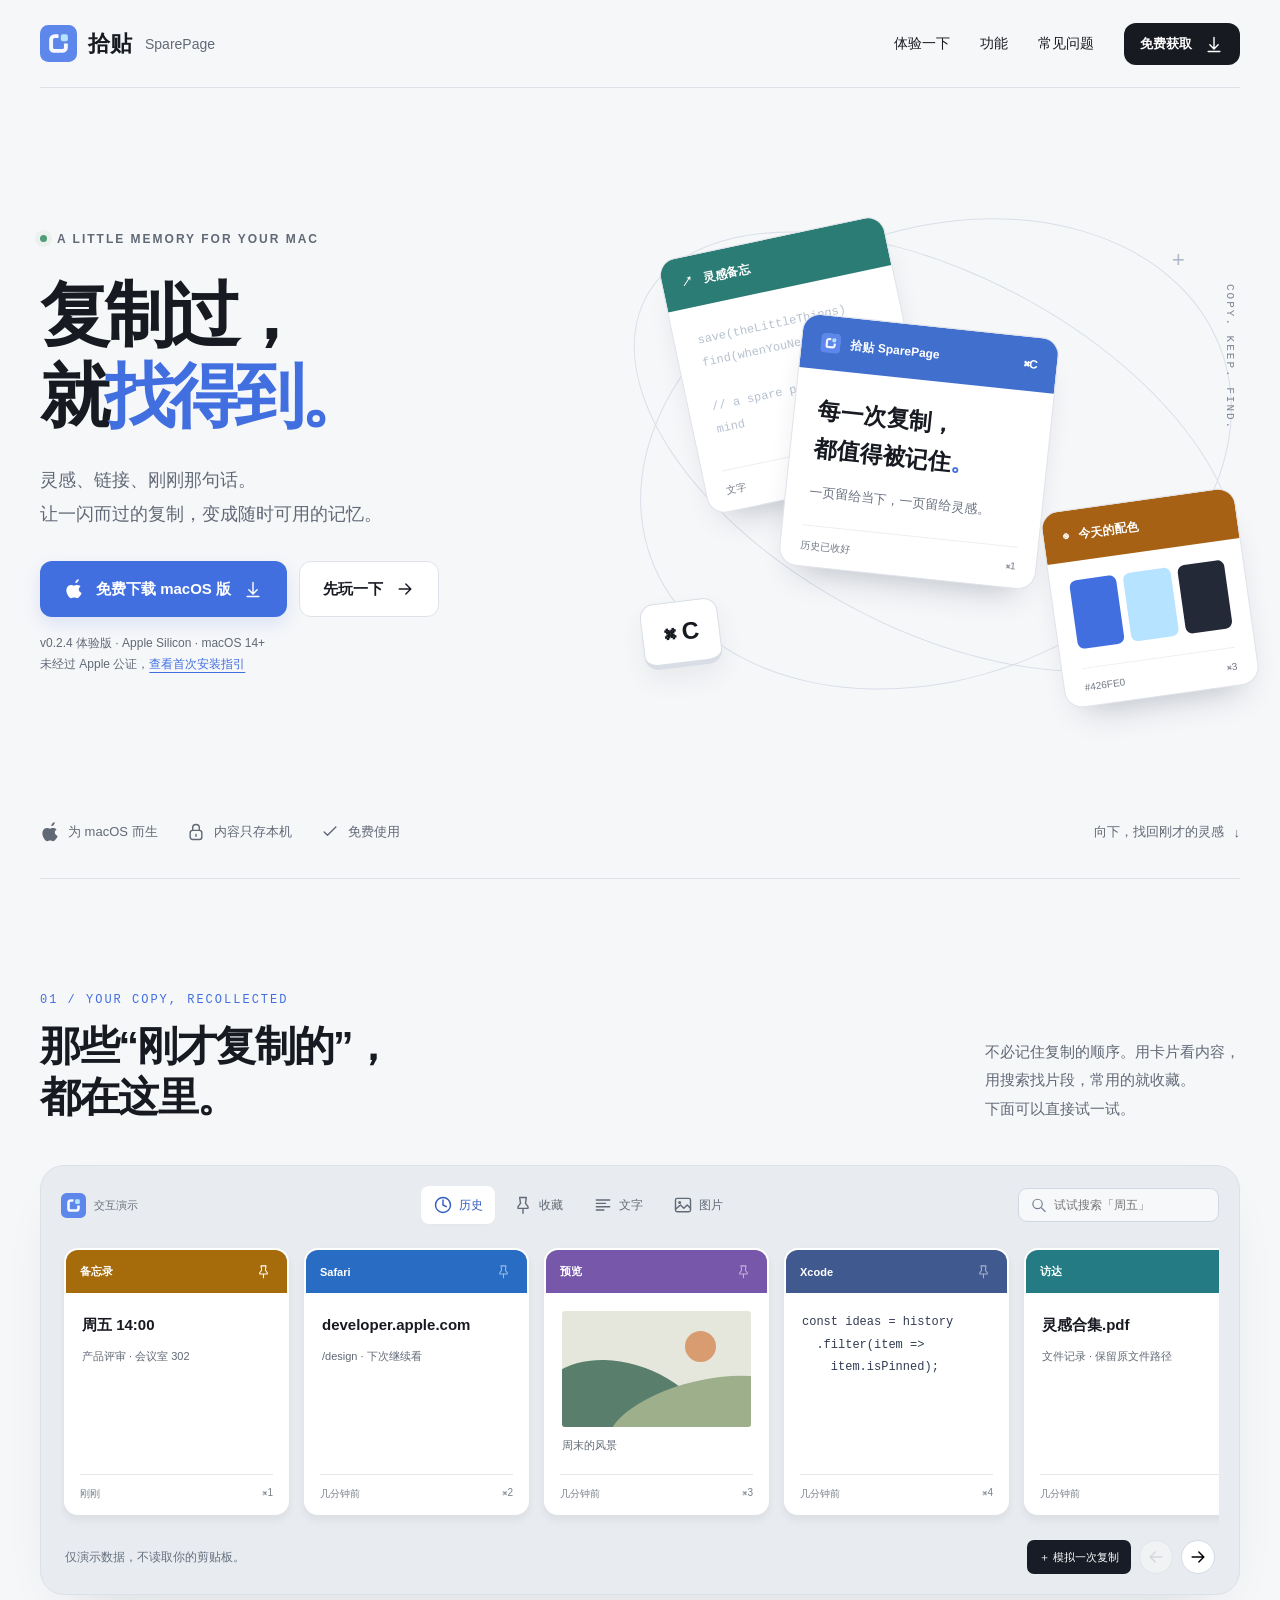
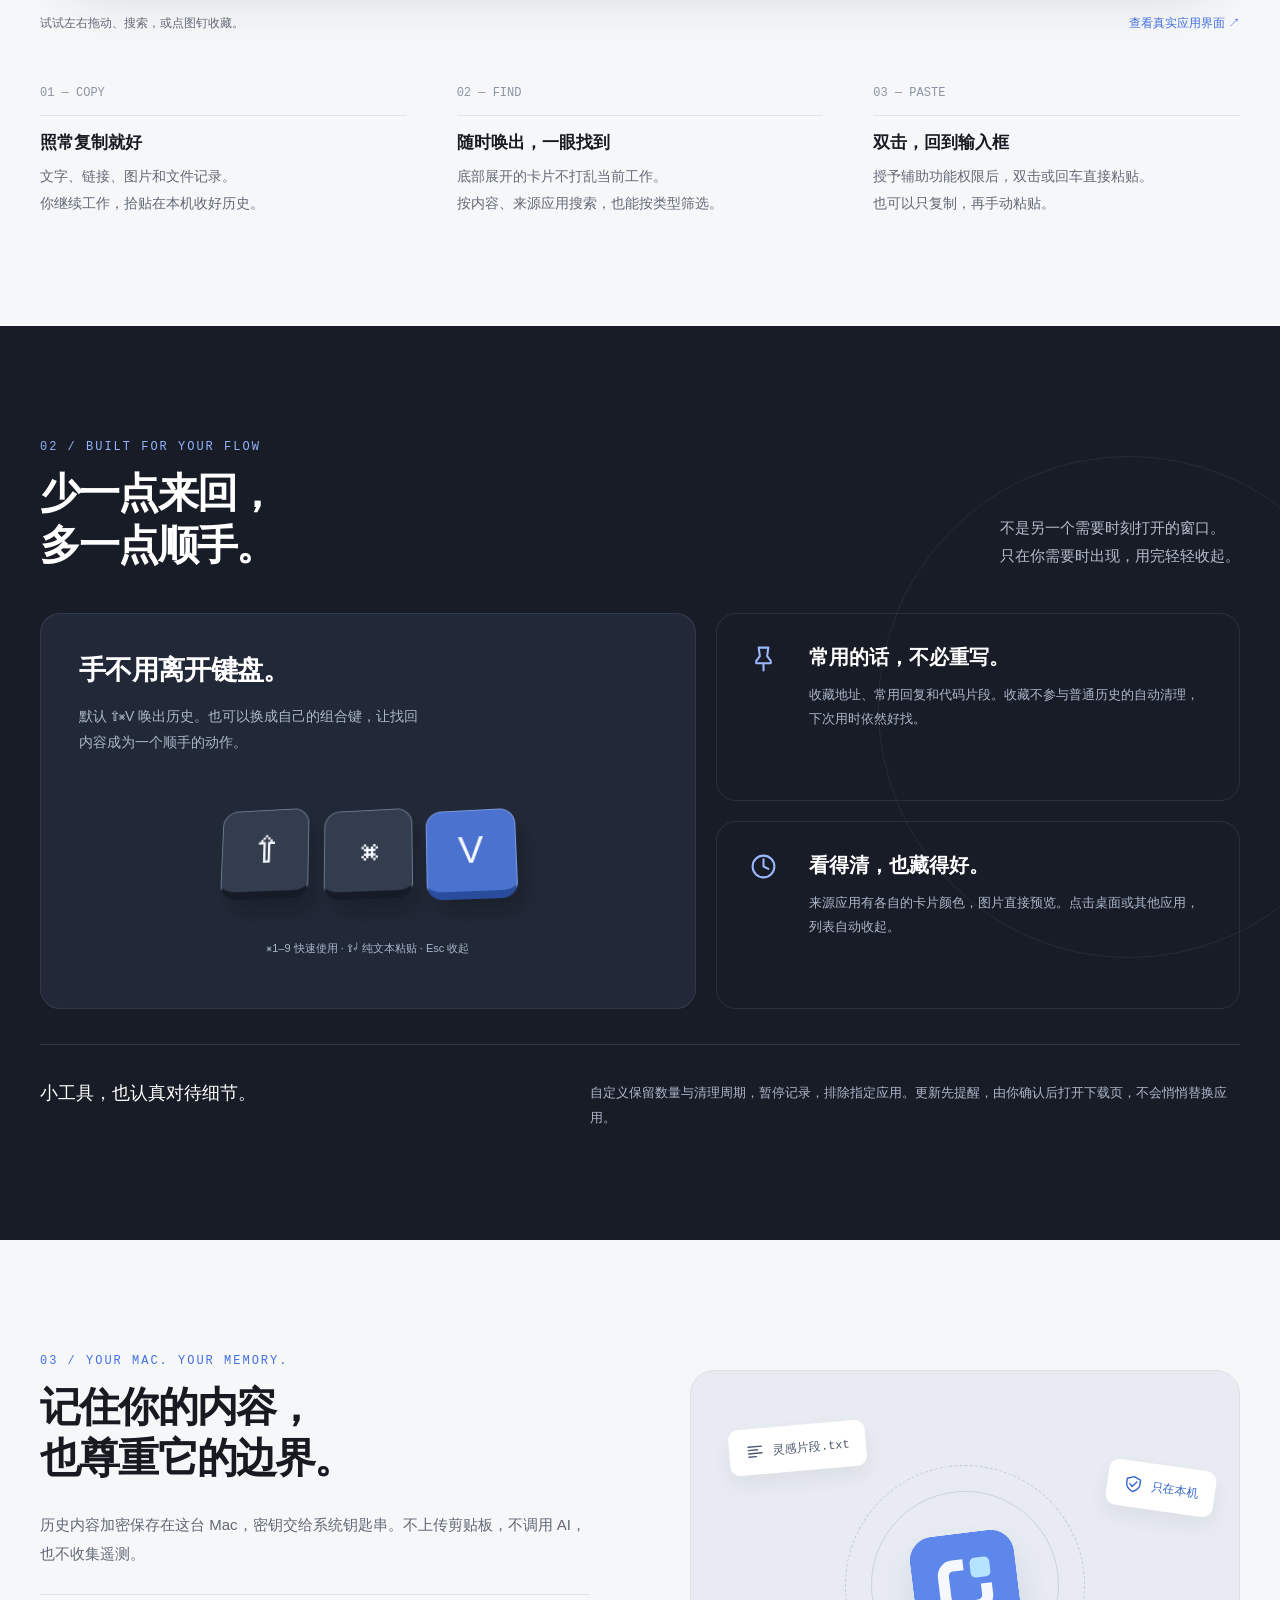
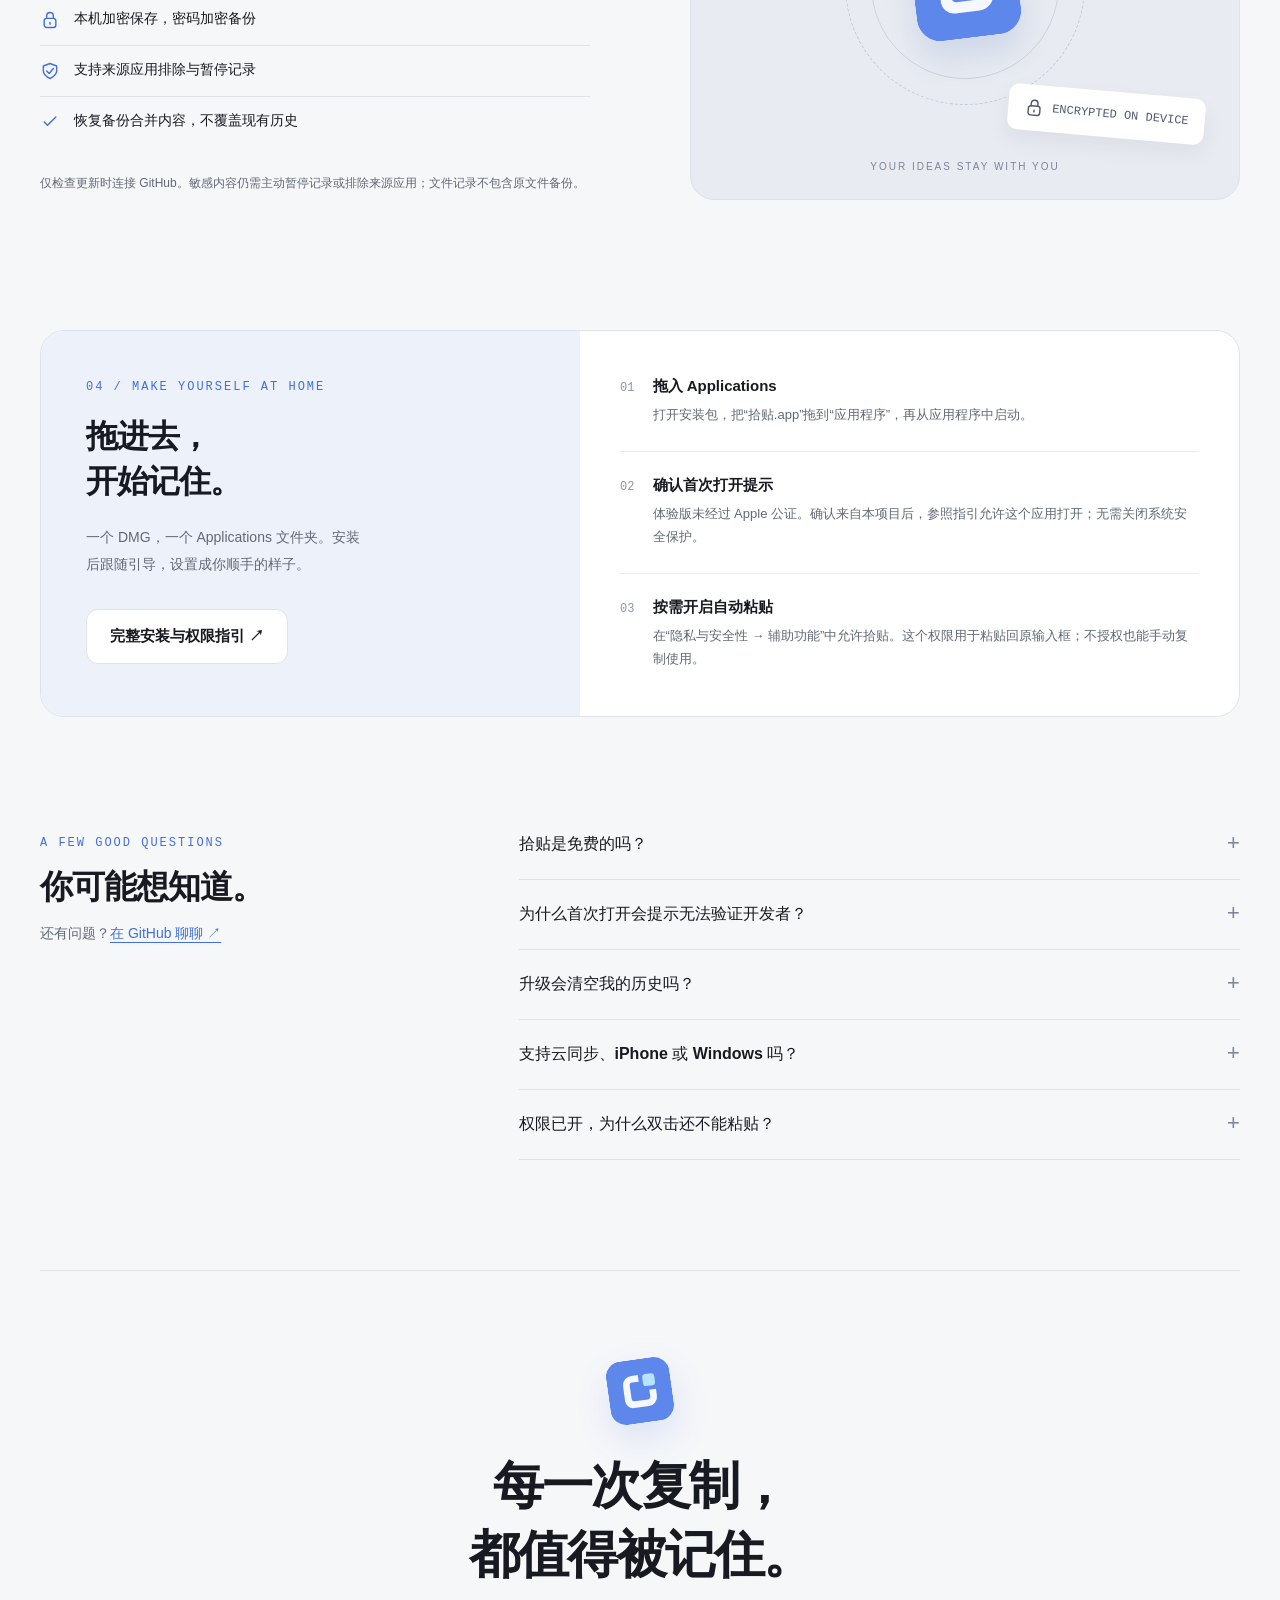
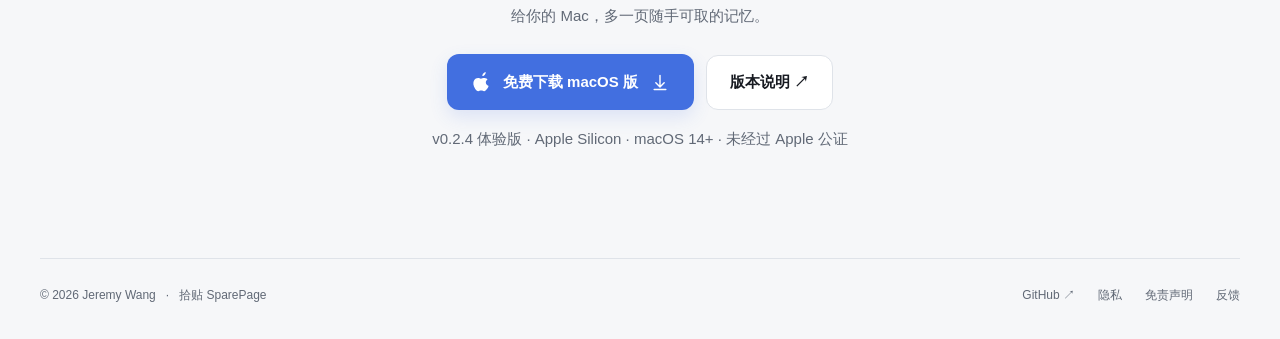
==== index.html @ 488f291c "Add interactive SparePage product website" ====
<!doctype html>
<html lang="zh-CN">
<head>
<meta charset="utf-8"><meta name="viewport" content="width=device-width,initial-scale=1">
<title>拾贴 SparePage — 每一次复制，都值得被记住。</title>
<meta name="description" content="拾贴 SparePage，一款免费的 macOS 剪贴板管理器。用底部卡片找回复制过的文字、链接、图片和文件，支持搜索、收藏、本机加密和快捷粘贴。">
<meta name="theme-color" content="#f6f7f9"><meta property="og:title" content="拾贴 SparePage — 复制过，就找得到。"><meta property="og:description" content="每一次复制，都值得被记住。免费的原生 macOS 剪贴板管理器。"><meta property="og:type" content="website">
<link rel="icon" type="image/svg+xml" href="./logo.svg">
<style>
:root{--paper:#f6f7f9;--ink:#171a21;--muted:#616976;--blue:#426fe0;--line:#dfe3e9;--dark:#171c26;--ease:cubic-bezier(.2,.7,.2,1)}*{box-sizing:border-box}html{scroll-behavior:smooth;scroll-padding-top:100px}html{overflow-x:hidden}body{margin:0;overflow-x:hidden;background:var(--paper);color:var(--ink);font-family:Inter,-apple-system,BlinkMacSystemFont,"SF Pro Display","PingFang SC","Microsoft YaHei",sans-serif;-webkit-font-smoothing:antialiased}a{color:inherit;text-decoration:none}button,input{font:inherit}button,a,input,summary{-webkit-tap-highlight-color:transparent}button{cursor:pointer}button:focus-visible,a:focus-visible,input:focus-visible,summary:focus-visible{outline:3px solid #8dafff;outline-offset:5px}::selection{background:#b6d3ff;color:#111}svg.icon{width:20px;height:20px;fill:none;stroke:currentColor;stroke-width:1.7;stroke-linecap:round;stroke-linejoin:round;vertical-align:middle}.wrap{width:min(1240px,calc(100% - 80px));margin:auto}.skip{position:fixed;top:-80px;left:20px;z-index:30;background:white;padding:12px}.skip:focus{top:15px}nav{height:88px;display:flex;align-items:center;justify-content:space-between;border-bottom:1px solid var(--line);gap:24px}.brand{display:flex;align-items:center;gap:11px;font-size:22px;font-weight:750;letter-spacing:-.5px}.brand img{width:37px;height:37px}.brand span{font-size:14px;letter-spacing:0;font-weight:500;color:var(--muted);margin-left:3px}.nav-links{display:flex;align-items:center;gap:30px;font-size:14px}.nav-links>a:not(.button):hover{color:var(--blue)}.button{display:inline-flex;align-items:center;justify-content:center;gap:12px;padding:17px 23px;border:1px solid transparent;border-radius:12px;font-size:15px;font-weight:650;transition:transform .2s,background .2s;white-space:nowrap}.button:hover{transform:translateY(-3px)}.button.blue{background:var(--blue);color:white;box-shadow:0 7px 18px #426fe025}.button.ghost{background:white;border-color:var(--line)}.button.small{padding:10px 15px;font-size:13px}.button.dark{background:var(--ink);color:white}.eyebrow{display:flex;align-items:center;gap:10px;font-size:12px;letter-spacing:2px;text-transform:uppercase;font-weight:650;color:var(--muted)}.dot{width:7px;height:7px;display:inline-block;border-radius:50%;background:#4d9b77;box-shadow:0 0 0 5px #4d9b7712}.hero{min-height:710px;padding:82px 0 50px;display:grid;grid-template-columns:.97fr 1.03fr;align-items:center;gap:20px}.hero h1{font-size:clamp(54px,5.5vw,82px);line-height:1.16;letter-spacing:-5px;margin:28px 0 26px;font-weight:760}.hero h1 em{font-style:normal;color:var(--blue)}.hero .intro{font-size:18px;line-height:1.9;color:var(--muted);max-width:420px;margin-bottom:30px}.actions{display:flex;align-items:center;gap:12px;flex-wrap:wrap}.micro{font-size:12px;color:var(--muted);line-height:1.7;margin-top:16px}.hero-art{position:relative;min-height:500px;isolation:isolate}.orbit{position:absolute;inset:20px 0 30px;border:1px solid #d9dfe9;border-radius:50%;transform:rotate(-20deg);z-index:-2}.orbit.two{inset:65px -25px 80px;transform:rotate(28deg)}.cross{position:absolute;color:#aeb7c7;font:22px monospace}.cross.a{top:40px;right:55px}.cross.b{bottom:45px;left:20px}.floating-card{position:absolute;background:white;border:1px solid #e0e3e9;border-radius:18px;box-shadow:0 20px 35px -20px #17243d50;overflow:hidden;width:258px;transition:transform .5s var(--ease)}.floating-card .cap{padding:17px 19px;color:white;font-size:12px;display:flex;align-items:center;gap:10px;font-weight:650}.floating-card .body{padding:23px;min-height:150px;font-size:17px;line-height:1.65}.floating-card .foot{font-size:10px;color:#727985;border-top:1px solid #eceef2;margin:0 20px;padding:13px 0;display:flex;justify-content:space-between}.card-back{top:26px;left:8%;transform:rotate(-12deg);width:230px}.card-back .cap{background:#2b7c74}.card-back .body{height:166px;color:#b6c0ce;font:12px/1.9 monospace}.card-front{top:116px;left:26%;transform:rotate(6deg);z-index:3;animation:float 7s ease-in-out infinite}.card-front .cap{background:#416fce}.card-front .body strong{font-size:23px;display:block;margin-bottom:13px}.card-front .body p{font-size:13px;margin:0;color:#687080}.card-front .body .blue-dot{color:var(--blue)}.card-color{right:-8px;bottom:12px;width:196px;transform:rotate(-8deg);z-index:4}.card-color .cap{background:#a76114}.swatches{display:flex;gap:7px;padding:19px}.swatches i{height:69px;flex:1;border-radius:7px;background:#426fe0}.swatches i:nth-child(2){background:#b6e3ff}.swatches i:nth-child(3){background:#232936}.keycap{position:absolute;bottom:42px;left:10px;z-index:5;display:flex;align-items:center;gap:7px;transform:rotate(-7deg);background:#fff;border:1px solid #d9dee6;border-bottom:5px solid #d9dee6;padding:16px 20px;border-radius:14px;box-shadow:0 12px 25px #26324712;font-size:24px;font-weight:650}.orbit-note{position:absolute;right:4px;top:75px;font:11px monospace;letter-spacing:2px;color:#7b8595;writing-mode:vertical-rl}.hero-bottom{display:flex;gap:40px;align-items:center;justify-content:space-between;padding:24px 0 36px;border-bottom:1px solid var(--line);color:var(--muted);font-size:13px}.hero-bottom .mini-row{display:flex;gap:28px}.mini-row span{display:flex;align-items:center;gap:8px}.scroll-link{display:flex;align-items:center;gap:10px}.scroll-link:hover{color:var(--blue)}.section{padding:110px 0}.section-head{display:flex;align-items:end;justify-content:space-between;gap:30px;margin-bottom:42px}.section-head h2,.story h2{font-size:clamp(32px,3.2vw,48px);letter-spacing:-1.8px;line-height:1.25;margin:14px 0 0}.section-head p{color:var(--muted);line-height:1.9;font-size:15px;max-width:360px;margin:0}.num{font:12px monospace;color:var(--blue);letter-spacing:2px}.playground{background:#e8ebef;border:1px solid #dce1e8;border-radius:24px;padding:20px;box-shadow:0 22px 55px -35px #1c2a4540}.demo-toolbar{display:flex;align-items:center;justify-content:space-between;gap:15px;margin-bottom:20px}.demo-label{display:flex;align-items:center;gap:8px;color:#68717f;font-size:11px;white-space:nowrap}.demo-label img{width:25px;height:25px}.filter-group{display:flex;align-items:center;gap:6px}.filter{border:0;background:transparent;color:#616a77;padding:9px 12px;border-radius:8px;font-size:12px;display:inline-flex;align-items:center;gap:6px}.filter.active{background:white;color:#315bc0;box-shadow:0 2px 4px #00000004}.search{background:#f7f8fa;border:1px solid #d1d8e3;border-radius:9px;display:flex;align-items:center;padding:0 11px;gap:7px;color:#758092;max-width:210px}.search input{background:none;border:0;outline:none;min-width:0;width:100%;padding:9px 0;font-size:12px;color:var(--ink)}.demo-track{display:flex;gap:15px;overflow-x:auto;scrollbar-width:none;cursor:grab;padding:4px 3px 17px;min-height:270px;user-select:none;touch-action:pan-x}.demo-track::-webkit-scrollbar{display:none}.demo-track.dragging{cursor:grabbing}.demo-card{flex:0 0 225px;background:white;border-radius:14px;overflow:hidden;box-shadow:0 5px 9px #151a2510;display:flex;flex-direction:column;border:2px solid transparent;transition:transform .2s,border-color .2s;position:relative}.demo-card:hover{transform:translateY(-3px);border-color:var(--card)}.demo-card.hidden{display:none}.demo-cap{padding:12px 14px;background:var(--card);color:white;font-size:11px;display:flex;justify-content:space-between;align-items:center;font-weight:650}.pin{background:none;border:0;padding:2px;color:inherit;opacity:.55;display:flex;align-items:center}.pin[aria-pressed=true]{opacity:1}.pin .icon{width:15px;height:15px}.demo-body{padding:18px 16px;flex:1;min-height:155px;font-size:15px;line-height:1.8;overflow-wrap:anywhere}.demo-body small{font-size:11px;color:var(--muted);display:block;margin-top:9px}.demo-body pre{font:12px/1.85 ui-monospace,SFMono-Regular,monospace;margin:0;white-space:pre-wrap;color:#323b53}.demo-foot{margin:0 14px;padding:12px 0;border-top:1px solid #e4e7ec;font-size:10px;color:#77808a;display:flex;justify-content:space-between}.demo-footer{display:flex;justify-content:space-between;align-items:center;gap:20px;font-size:12px;color:#647080;padding:8px 4px 0}.demo-next{display:flex;gap:8px}.round{width:34px;height:34px;background:white;border:1px solid #d4dbe5;border-radius:50%;display:grid;place-items:center}.round:disabled{opacity:.35;cursor:default}.demo-empty{margin:auto;text-align:center;font-size:14px;color:var(--muted);padding:50px 0}.try-copy{border:0;background:var(--dark);color:white;font-size:11px;border-radius:7px;padding:8px 12px}.preview-links{display:flex;justify-content:space-between;align-items:center;margin-top:20px;font-size:12px;color:var(--muted)}.preview-links a{display:flex;gap:7px;align-items:center;color:var(--blue)}.workflow{display:grid;grid-template-columns:repeat(3,1fr);gap:50px;margin-top:54px}.workflow h3{font-size:17px;margin:15px 0 9px}.workflow p{font-size:14px;color:var(--muted);line-height:1.9;margin:0}.step-no{font:12px monospace;color:#8a94a3;border-bottom:1px solid var(--line);padding-bottom:15px}.night{background:var(--dark);color:white;position:relative;overflow:hidden}.night:before{content:"";position:absolute;right:-100px;top:130px;width:500px;height:500px;border:1px solid #ffffff10;border-radius:50%;pointer-events:none}.night .eyebrow{color:#a9b2c2}.night .section-head p{color:#b6becd}.night .num{color:#94b2ff}.feature-grid{display:grid;grid-template-columns:1.25fr 1fr;gap:20px}.feature-big{border:1px solid #ffffff15;background:#212837;border-radius:20px;padding:38px;grid-row:span 2;overflow:hidden}.feature-big h3{font-size:27px;margin:0 0 15px;letter-spacing:-.7px}.feature-big p{font-size:14px;line-height:1.9;color:#adb8ca;max-width:340px}.shortcut-art{display:flex;gap:13px;justify-content:center;align-items:center;padding:38px 0 24px;perspective:900px}.shortcut-art kbd{display:grid;place-items:center;width:90px;height:92px;background:#343d4e;border:1px solid #69778f;border-bottom:8px solid #151c28;color:#f7f9ff;border-radius:16px;font:38px -apple-system,sans-serif;transform:rotateX(15deg) rotateY(-10deg);box-shadow:8px 15px 20px #0003;transition:transform .25s}.shortcut-art:hover kbd{transform:translateY(-8px) rotateX(0deg)}.shortcut-art kbd:last-child{background:#4a72ce;border-color:#7c9ae0;border-bottom-color:#294c9c}.feature-caption{font-size:11px!important;text-align:center;max-width:none!important;margin-top:14px!important;color:#aab7cb!important}.feature-small{padding:30px 32px;border:1px solid #ffffff15;border-radius:20px;display:grid;grid-template-columns:40px 1fr;gap:20px}.feature-small>svg{color:#9bb8ff;width:29px!important;height:29px!important}.feature-small h3{font-size:20px;margin:0 0 12px}.feature-small p{font-size:13px;color:#adb8ca;line-height:1.9;margin:0}.privacy-row{display:flex;align-items:start;justify-content:space-between;gap:40px;border-top:1px solid #ffffff20;padding-top:36px;margin-top:35px}.privacy-row strong{font-size:18px;font-weight:550;white-space:nowrap}.privacy-row p{font-size:13px;line-height:1.9;color:#adb8ca;max-width:650px;margin:0}.story{display:grid;grid-template-columns:1fr 1fr;gap:100px;align-items:center}.story p{color:var(--muted);font-size:15px;line-height:1.95;margin:25px 0}.story ul{list-style:none;padding:0;margin:26px 0 0}.story li{padding:15px 0;border-top:1px solid var(--line);display:flex;gap:14px;font-size:14px}.story li svg{color:var(--blue);flex-shrink:0}.story-art{background:#e8ebf1;border:1px solid #dde2ea;min-height:430px;border-radius:24px;display:flex;align-items:center;justify-content:center;position:relative;overflow:hidden}.safe-ring{width:240px;height:240px;border:1px dashed #c0cadb;border-radius:50%;display:grid;place-items:center;position:relative}.safe-ring:before{content:"";position:absolute;inset:25px;border:1px solid #cbd3e0;border-radius:50%}.safe-ring img{width:105px;height:105px;box-shadow:0 18px 30px #3e65ba25;border-radius:24px;transform:rotate(-7deg)}.data-chip{position:absolute;display:flex;align-items:center;gap:8px;background:white;padding:13px 16px;border-radius:10px;box-shadow:0 9px 20px #182c5010;font:12px ui-monospace,monospace;color:#4d5970}.data-chip.one{top:54px;left:38px;transform:rotate(-5deg)}.data-chip.two{right:34px;bottom:62px;transform:rotate(5deg)}.data-chip.three{top:94px;right:24px;transform:rotate(8deg);color:#3667cc}.safe-note{position:absolute;bottom:27px;font-size:10px;color:#7b8597;letter-spacing:2px}.installation{padding-top:0}.install-panel{display:grid;grid-template-columns:.9fr 1.1fr;background:white;border:1px solid var(--line);border-radius:24px;overflow:hidden}.install-title{padding:45px;background:#edf1fa}.install-title h2{font-size:32px;letter-spacing:-1px;line-height:1.4;margin:20px 0}.install-title p{font-size:14px;line-height:1.9;color:var(--muted);max-width:280px}.install-title .button{margin-top:18px}.install-steps{padding:22px 40px}.install-step{display:flex;gap:18px;padding:24px 0;border-bottom:1px solid #e8ebf0}.install-step:last-child{border:0}.install-step>span{font:12px monospace;color:#8996ad;padding-top:4px}.install-step h3{font-size:15px;margin:0 0 7px}.install-step p{font-size:13px;line-height:1.8;color:var(--muted);margin:0}.inline-link{color:var(--blue);text-decoration:underline;text-underline-offset:4px}.faq{display:grid;grid-template-columns:.7fr 1.3fr;gap:90px;padding-top:5px}.faq h2{font-size:33px;letter-spacing:-1px;margin:15px 0}.faq-list details{border-bottom:1px solid var(--line);padding:22px 0}.faq-list details:first-child{padding-top:0}.faq-list summary{font-size:16px;font-weight:580;cursor:pointer;list-style:none;display:flex;align-items:center;justify-content:space-between;gap:22px}.faq-list summary::-webkit-details-marker{display:none}.faq-list summary:after{content:"+";font:22px monospace;color:#7b8799}.faq-list details[open] summary:after{content:"−"}.faq-list p{font-size:14px;line-height:1.9;color:var(--muted);max-width:600px;margin:16px 0 0}.download{padding:88px 0 78px;text-align:center;border-top:1px solid var(--line);position:relative;overflow:hidden}.download>img{width:64px;height:64px;transform:rotate(-8deg);box-shadow:0 15px 35px #426fe025;border-radius:16px}.download h2{font-size:clamp(36px,4vw,58px);letter-spacing:-2px;margin:25px 0 17px}.download p{font-size:15px;color:var(--muted);margin-bottom:28px}.download .actions{justify-content:center}.footer{border-top:1px solid var(--line);padding:28px 0 35px;display:flex;align-items:center;justify-content:space-between;gap:20px;font-size:12px;color:var(--muted)}.footer-links{display:flex;gap:23px}.footer a:hover{color:var(--blue)}.reveal{opacity:1}.js-motion .reveal{opacity:0;transform:translateY(22px);transition:opacity .7s var(--ease),transform .7s var(--ease)}.js-motion .reveal.in{opacity:1;transform:none}dialog{max-width:min(94vw,1400px);border:1px solid #d5dce7;border-radius:16px;padding:18px;background:#f7f8fa;box-shadow:0 30px 100px #0005}dialog::backdrop{background:#101827b8;backdrop-filter:blur(8px)}dialog img{display:block;max-width:100%;height:auto;margin:18px 0 5px}dialog header{display:flex;align-items:center;justify-content:space-between;font-size:13px;gap:30px}dialog header button{border:0;border-radius:8px;padding:7px;background:#e4e9f1;color:#303b50}.view-image{border:0;background:transparent;color:var(--blue);font-size:12px;cursor:pointer;padding:0}.landscape{width:100%;height:116px;background:#e6e7dc;position:relative;overflow:hidden;border-radius:3px}.landscape:before{content:"";width:170px;height:105px;background:#597f6c;position:absolute;border-radius:55% 60% 0 0;bottom:-42px;left:-22px;transform:rotate(16deg)}.landscape:after{content:"";width:190px;height:80px;background:#9eaf8b;position:absolute;right:-45px;bottom:-34px;border-radius:70% 80% 0 0;transform:rotate(-16deg)}.sun{position:absolute;right:35px;top:20px;width:31px;height:31px;border-radius:50%;background:#d99c70}@keyframes float{0%,100%{transform:translateY(0) rotate(6deg)}50%{transform:translateY(-12px) rotate(4deg)}}@media(min-width:1500px){.hero h1{font-size:82px}}@media(max-width:1050px){.wrap{width:calc(100% - 48px)}.hero{min-height:640px;padding-top:55px;gap:0}.hero h1{font-size:62px}.hero-art{transform:scale(.85);transform-origin:center right;margin-left:-60px}.hero .intro{font-size:16px}.story{gap:45px}.nav-links{gap:20px}.feature-big{padding:28px}.feature-small{padding:25px}.demo-label span{display:none}}@media(max-width:760px){.wrap{width:calc(100% - 36px)}nav{height:74px}.brand{font-size:20px}.brand span{display:none}.nav-links{gap:14px}.nav-links>a:not(.button){display:none}.hero{display:block;padding-top:50px;min-height:0}.hero h1{font-size:62px;letter-spacing:-3px;margin-top:22px}.hero .intro{max-width:440px;font-size:16px}.hero-art{height:455px;min-height:455px;max-width:500px;margin:20px auto -15px;transform:scale(.92);transform-origin:center}.hero-bottom{font-size:11px;padding:18px 0 24px;gap:20px}.hero-bottom .mini-row{gap:18px;flex-wrap:wrap}.scroll-link{display:none}.section{padding:72px 0}.section-head{display:block;margin-bottom:28px}.section-head p{margin-top:20px}.section-head h2,.story h2{font-size:34px;letter-spacing:-1px}.demo-toolbar{flex-wrap:wrap;gap:12px}.demo-label{display:none}.filter-group{order:2;width:100%;justify-content:center}.filter{padding:8px 9px;white-space:nowrap}.filter .icon{flex-shrink:0;width:17px;height:17px}.search{max-width:none;width:100%;height:40px}.playground{padding:14px;border-radius:18px}.demo-card{flex-basis:218px}.demo-footer{font-size:10px;gap:12px;display:grid;grid-template-columns:1fr auto}.demo-footer>span{grid-column:1/-1}.try-copy{justify-self:start;white-space:nowrap}.demo-footer>span{max-width:190px;line-height:1.6}.preview-links{font-size:11px;gap:12px}.workflow{grid-template-columns:1fr;gap:26px;margin-top:38px}.step-no{padding-bottom:10px}.workflow h3{margin-top:12px}.feature-grid{grid-template-columns:1fr}.feature-big{grid-row:auto;padding:28px}.feature-small{padding:25px}.shortcut-art{padding:25px 0 15px}.shortcut-art kbd{width:76px;height:80px;font-size:32px}.privacy-row{display:block;margin-top:26px;padding-top:26px}.privacy-row p{margin-top:15px}.story{display:flex;flex-direction:column-reverse;gap:35px}.story-art{width:100%;min-height:350px}.story li{font-size:13px}.install-panel{grid-template-columns:1fr}.installation{padding-top:0}.install-title{padding:30px}.install-title h2{font-size:29px}.install-steps{padding:10px 25px}.faq{display:block;padding-top:0}.faq-list{margin-top:30px}.faq-list summary{font-size:15px}.download{padding:60px 0}.download h2{font-size:36px;letter-spacing:-1.5px}.footer{display:block;font-size:11px;line-height:1.8}.footer-links{margin-top:16px;gap:20px;flex-wrap:wrap}.data-chip.one{left:18px}.data-chip.two{right:16px}.data-chip.three{right:12px}.eyebrow{font-size:10px}.button{padding:15px 19px;font-size:14px}}@media(max-width:380px){.hero h1{font-size:53px}.hero-art{transform:scale(.8);margin-left:-20px;margin-right:-20px}.hero-bottom .mini-row{gap:12px}.filter{padding:8px 9px}.shortcut-art{gap:9px}}@media(prefers-reduced-motion:reduce){html{scroll-behavior:auto}*,*:before,*:after{animation:none!important;transition:none!important}.js-motion .reveal{opacity:1;transform:none}}
</style>
</head>
<body>
<svg aria-hidden="true" style="position:absolute;width:0;height:0;overflow:hidden"><defs>
<symbol id="arrow" viewBox="0 0 24 24"><path d="M5 12h14m-6-6 6 6-6 6"/></symbol><symbol id="down" viewBox="0 0 24 24"><path d="M12 4v14m-5-5 5 5 5-5M5 21h14"/></symbol><symbol id="search" viewBox="0 0 24 24"><circle cx="10.5" cy="10.5" r="6.5"/><path d="m16 16 5 5"/></symbol><symbol id="pin" viewBox="0 0 24 24"><path d="m8 3 8 0-1 7 3 4v2H6v-2l3-4-1-7m4 13v6"/></symbol><symbol id="clock" viewBox="0 0 24 24"><circle cx="12" cy="12" r="9"/><path d="M12 6v6l4 2"/></symbol><symbol id="lock" viewBox="0 0 24 24"><rect x="5" y="10" width="14" height="11" rx="3"/><path d="M8 10V7a4 4 0 0 1 8 0v3m-4 5v2"/></symbol><symbol id="check" viewBox="0 0 24 24"><path d="m5 12 4 4L19 6"/></symbol><symbol id="text" viewBox="0 0 24 24"><path d="M4 6h16M4 10h11M4 14h16M4 18h9"/></symbol><symbol id="image" viewBox="0 0 24 24"><rect x="3" y="4" width="18" height="16" rx="2"/><circle cx="8" cy="9" r="1"/><path d="m3 17 6-5 4 4 4-4 4 4"/></symbol><symbol id="shield" viewBox="0 0 24 24"><path d="M12 3 4 6v6c0 5 8 9 8 9s8-4 8-9V6l-8-3Z"/><path d="m8 12 3 3 5-6"/></symbol><symbol id="apple" viewBox="0 0 24 24"><path stroke="none" fill="currentColor" d="M16.6 3.4c-.8 1-1.9 1.6-3 1.5-.1-1.2.4-2.4 1.1-3.2.8-.9 2-1.5 3-1.6.1 1.2-.3 2.4-1.1 3.3ZM20.9 17.7c-.5 1.1-.8 1.6-1.5 2.5-.9 1.3-2.1 2.9-3.7 2.9-1.3 0-1.7-.8-3.5-.8s-2.2.8-3.5.8c-1.5 0-2.7-1.5-3.6-2.8-2.6-3.7-2.9-8-1.3-10.4 1.1-1.7 2.9-2.7 4.6-2.7 1.4 0 2.4.8 3.5.8 1 0 2.7-1 4.5-.8 1.5.1 2.6.7 3.4 1.7-3 1.7-2.6 6.1 1.1 7.5Z"/></symbol></defs></svg>
<a class="skip" href="#main">跳到主要内容</a>
<header class="wrap"><nav aria-label="主导航"><a class="brand" href="#" aria-label="拾贴 SparePage 首页"><img src="./logo.svg" alt="" width="37" height="37">拾贴<span>SparePage</span></a><div class="nav-links"><a href="#experience">体验一下</a><a href="#features">功能</a><a href="#faq">常见问题</a><a class="button small dark" href="#download">免费获取 <svg class="icon"><use href="#down"/></svg></a></div></nav></header>
<main id="main">
<section class="wrap hero"><div><div class="eyebrow"><span class="dot"></span> A LITTLE MEMORY FOR YOUR MAC</div><h1>复制过，<br>就<em>找得到。</em></h1><p class="intro">灵感、链接、刚刚那句话。<br>让一闪而过的复制，变成随时可用的记忆。</p><div class="actions"><a class="button blue download-link" href="https://github.com/wlei24/sparepage-releases/releases/download/v0.2.4/SparePage-0.2.4-macOS-arm64.dmg"><svg class="icon"><use href="#apple"/></svg>免费下载 macOS 版<svg class="icon"><use href="#down"/></svg></a><a class="button ghost" href="#experience">先玩一下<svg class="icon"><use href="#arrow"/></svg></a></div><p class="micro">v0.2.4 体验版 · Apple Silicon · macOS 14+<br>未经过 Apple 公证，<a class="inline-link" href="#install">查看首次安装指引</a></p></div><div class="hero-art" aria-hidden="true"><div class="orbit"></div><div class="orbit two"></div><span class="cross a">+</span><span class="cross b">+</span><div class="floating-card card-back"><div class="cap">↗ &nbsp; 灵感备忘</div><div class="body">save(theLittleThings)<br>find(whenYouNeedThem)<br><br>// a spare page for your mind</div><div class="foot"><span>文字</span><span>刚刚</span></div></div><div class="floating-card card-front"><div class="cap"><img src="./logo.svg" alt="" width="20" height="20">拾贴 SparePage <span style="margin-left:auto">⌘C</span></div><div class="body"><strong>每一次复制，<br>都值得被记住<span class="blue-dot">。</span></strong><p>一页留给当下，一页留给灵感。</p></div><div class="foot"><span>历史已收好</span><span>⌘1</span></div></div><div class="floating-card card-color"><div class="cap">◉ &nbsp; 今天的配色</div><div class="swatches"><i></i><i></i><i></i></div><div class="foot"><span>#426FE0</span><span>⌘3</span></div></div><div class="keycap">⌘ <span>C</span></div><span class="orbit-note">COPY. KEEP. FIND.</span></div></section>
<div class="wrap hero-bottom"><div class="mini-row"><span><svg class="icon"><use href="#apple"/></svg>为 macOS 而生</span><span><svg class="icon"><use href="#lock"/></svg>内容只存本机</span><span><svg class="icon"><use href="#check"/></svg>免费使用</span></div><a class="scroll-link" href="#experience">向下，找回刚才的灵感 <span>↓</span></a></div>
<section class="wrap section" id="experience"><div class="section-head reveal"><div><span class="num">01 / YOUR COPY, RECOLLECTED</span><h2>那些“刚才复制的”，<br>都在这里。</h2></div><p>不必记住复制的顺序。用卡片看内容，<br>用搜索找片段，常用的就收藏。<br>下面可以直接试一试。</p></div>
<div class="playground reveal"><div class="demo-toolbar"><div class="demo-label"><img src="./logo.svg" alt="拾贴"><span>交互演示</span></div><div class="filter-group" role="group" aria-label="筛选演示记录"><button class="filter active" data-filter="all" aria-pressed="true"><svg class="icon"><use href="#clock"/></svg>历史</button><button class="filter" data-filter="pinned" aria-pressed="false"><svg class="icon"><use href="#pin"/></svg>收藏</button><button class="filter" data-filter="text" aria-pressed="false"><svg class="icon"><use href="#text"/></svg>文字</button><button class="filter" data-filter="image" aria-pressed="false"><svg class="icon"><use href="#image"/></svg>图片</button></div><label class="search"><svg class="icon"><use href="#search"/></svg><input id="demo-search" type="search" placeholder="试试搜索「周五」" aria-label="搜索演示内容" autocomplete="off"></label></div><div class="demo-track" id="demo-track" tabindex="0" aria-label="演示历史卡片，可左右滚动"></div><div class="demo-footer"><span id="demo-status" aria-live="polite">仅演示数据，不读取你的剪贴板。</span><div class="demo-next"><button class="try-copy" id="demo-copy">＋ 模拟一次复制</button><button class="round" id="demo-prev" aria-label="向左浏览卡片"><svg class="icon" style="transform:rotate(180deg)"><use href="#arrow"/></svg></button><button class="round" id="demo-next" aria-label="向右浏览卡片"><svg class="icon"><use href="#arrow"/></svg></button></div></div></div>
<div class="preview-links"><span>试试左右拖动、搜索，或点图钉收藏。</span><button class="view-image" id="show-screenshot">查看真实应用界面 ↗</button></div><div class="workflow"><div class="reveal"><div class="step-no">01 — COPY</div><h3>照常复制就好</h3><p>文字、链接、图片和文件记录。<br>你继续工作，拾贴在本机收好历史。</p></div><div class="reveal"><div class="step-no">02 — FIND</div><h3>随时唤出，一眼找到</h3><p>底部展开的卡片不打乱当前工作。<br>按内容、来源应用搜索，也能按类型筛选。</p></div><div class="reveal"><div class="step-no">03 — PASTE</div><h3>双击，回到输入框</h3><p>授予辅助功能权限后，双击或回车直接粘贴。<br>也可以只复制，再手动粘贴。</p></div></div></section>
<section class="night section" id="features"><div class="wrap"><div class="section-head reveal"><div><span class="num">02 / BUILT FOR YOUR FLOW</span><h2>少一点来回，<br>多一点顺手。</h2></div><p>不是另一个需要时刻打开的窗口。<br>只在你需要时出现，用完轻轻收起。</p></div><div class="feature-grid"><div class="feature-big reveal"><h3>手不用离开键盘。</h3><p>默认 ⇧⌘V 唤出历史。也可以换成自己的组合键，让找回内容成为一个顺手的动作。</p><div class="shortcut-art" aria-label="Shift Command V"><kbd>⇧</kbd><kbd>⌘</kbd><kbd>V</kbd></div><p class="feature-caption">⌘1–9 快速使用 · ⇧↵ 纯文本粘贴 · Esc 收起</p></div><div class="feature-small reveal"><svg class="icon"><use href="#pin"/></svg><div><h3>常用的话，不必重写。</h3><p>收藏地址、常用回复和代码片段。收藏不参与普通历史的自动清理，下次用时依然好找。</p></div></div><div class="feature-small reveal"><svg class="icon"><use href="#clock"/></svg><div><h3>看得清，也藏得好。</h3><p>来源应用有各自的卡片颜色，图片直接预览。点击桌面或其他应用，列表自动收起。</p></div></div></div><div class="privacy-row reveal"><strong>小工具，也认真对待细节。</strong><p>自定义保留数量与清理周期，暂停记录，排除指定应用。更新先提醒，由你确认后打开下载页，不会悄悄替换应用。</p></div></div></section>
<section class="wrap section story" id="privacy"><div class="reveal"><span class="num">03 / YOUR MAC. YOUR MEMORY.</span><h2>记住你的内容，<br>也尊重它的边界。</h2><p>历史内容加密保存在这台 Mac，密钥交给系统钥匙串。不上传剪贴板，不调用 AI，也不收集遥测。</p><ul><li><svg class="icon"><use href="#lock"/></svg><span>本机加密保存，密码加密备份</span></li><li><svg class="icon"><use href="#shield"/></svg><span>支持来源应用排除与暂停记录</span></li><li><svg class="icon"><use href="#check"/></svg><span>恢复备份合并内容，不覆盖现有历史</span></li></ul><p style="font-size:12px">仅检查更新时连接 GitHub。敏感内容仍需主动暂停记录或排除来源应用；文件记录不包含原文件备份。</p></div><div class="story-art reveal" aria-hidden="true"><div class="safe-ring"><img src="./logo.svg" alt=""></div><div class="data-chip one"><svg class="icon"><use href="#text"/></svg>灵感片段.txt</div><div class="data-chip two"><svg class="icon"><use href="#lock"/></svg>ENCRYPTED ON DEVICE</div><div class="data-chip three"><svg class="icon"><use href="#shield"/></svg>只在本机</div><span class="safe-note">YOUR IDEAS STAY WITH YOU</span></div></section>
<section class="wrap section installation" id="install"><div class="install-panel reveal"><div class="install-title"><span class="num">04 / MAKE YOURSELF AT HOME</span><h2>拖进去，<br>开始记住。</h2><p>一个 DMG，一个 Applications 文件夹。安装后跟随引导，设置成你顺手的样子。</p><a class="button ghost" href="https://github.com/wlei24/sparepage-releases#安装与权限指引" target="_blank" rel="noopener">完整安装与权限指引 ↗</a></div><div class="install-steps"><div class="install-step"><span>01</span><div><h3>拖入 Applications</h3><p>打开安装包，把“拾贴.app”拖到“应用程序”，再从应用程序中启动。</p></div></div><div class="install-step"><span>02</span><div><h3>确认首次打开提示</h3><p>体验版未经过 Apple 公证。确认来自本项目后，参照指引允许这个应用打开；无需关闭系统安全保护。</p></div></div><div class="install-step"><span>03</span><div><h3>按需开启自动粘贴</h3><p>在“隐私与安全性 → 辅助功能”中允许拾贴。这个权限用于粘贴回原输入框；不授权也能手动复制使用。</p></div></div></div></div></section>
<section class="wrap section faq" id="faq"><div class="reveal"><span class="num">A FEW GOOD QUESTIONS</span><h2>你可能想知道。</h2><p style="font-size:14px;color:var(--muted)">还有问题？<a class="inline-link" href="https://github.com/wlei24/sparepage-releases/issues" target="_blank" rel="noopener">在 GitHub 聊聊 ↗</a></p></div><div class="faq-list reveal"><details><summary>拾贴是免费的吗？</summary><p>是的，目前提供免费体验版。你可以直接下载安装，无需注册账号。当前支持 Apple Silicon（M 系列）Mac，最低要求 macOS 14。</p></details><details><summary>为什么首次打开会提示无法验证开发者？</summary><p>当前体验版使用 ad-hoc 签名，尚未经过 Apple Developer ID 签名和公证。请确认下载来源可信，按<a class="inline-link" href="https://github.com/wlei24/sparepage-releases#安装与权限指引">安装指引</a>处理系统提示。无需关闭 Gatekeeper 或 SIP；遇到恶意软件警告请停止打开并反馈。</p></details><details><summary>升级会清空我的历史吗？</summary><p>正常升级仅替换应用，不会清理历史、收藏或设置。内容仍按你设置的保留数量和期限管理。跨电脑或重装系统时，请导出密码加密备份再恢复，不要用清理工具删除数据目录和钥匙串。</p></details><details><summary>支持云同步、iPhone 或 Windows 吗？</summary><p>目前专注于 macOS 本机使用，没有云同步、iPhone 或 Windows 版本。数据迁移可通过密码加密备份完成；文件记录中的原文件需要另行保存和迁移。</p></details><details><summary>权限已开，为什么双击还不能粘贴？</summary><p>先点击目标输入框，再唤出拾贴。确认设置中的“直接粘贴”已开，且拾贴自身显示“辅助功能已授权”。如果更新后授权状态不一致，可按<a class="inline-link" href="https://github.com/wlei24/sparepage-releases#已开启权限但双击还是没反应">排查指引</a>重新添加当前应用。部分受保护的输入框不支持模拟粘贴。</p></details></div></section>
<section class="download wrap" id="download"><img src="./logo.svg" alt="拾贴 Logo" width="64" height="64"><h2>每一次复制，<br>都值得被记住。</h2><p>给你的 Mac，多一页随手可取的记忆。</p><div class="actions"><a class="button blue download-link" href="https://github.com/wlei24/sparepage-releases/releases/download/v0.2.4/SparePage-0.2.4-macOS-arm64.dmg"><svg class="icon"><use href="#apple"/></svg>免费下载 macOS 版<svg class="icon"><use href="#down"/></svg></a><a class="button ghost" href="https://github.com/wlei24/sparepage-releases/releases/latest" target="_blank" rel="noopener">版本说明 ↗</a></div><p class="micro">v0.2.4 体验版 · Apple Silicon · macOS 14+ · 未经过 Apple 公证</p></section>
</main><footer class="wrap footer"><span>© 2026 Jeremy Wang &nbsp; · &nbsp; 拾贴 SparePage</span><div class="footer-links"><a href="https://github.com/wlei24/sparepage-releases" target="_blank" rel="noopener">GitHub ↗</a><a href="#privacy">隐私</a><a href="https://github.com/wlei24/sparepage-releases#免责声明" target="_blank" rel="noopener">免责声明</a><a href="https://github.com/wlei24/sparepage-releases/issues" target="_blank" rel="noopener">反馈</a></div></footer>
<dialog id="screenshot-dialog" aria-labelledby="screenshot-title"><header><span id="screenshot-title">拾贴真实界面 · 独立演示数据</span><button id="close-screenshot" aria-label="关闭界面大图">关闭 ✕</button></header><img src="./feature-history.png" alt="拾贴底部历史面板，按来源应用分色显示文字、链接、文件和图片卡片" width="1919" height="339"></dialog>
<script>
(()=>{'use strict';
const track=document.querySelector('#demo-track'),status=document.querySelector('#demo-status'),search=document.querySelector('#demo-search');
const entries=[{source:'备忘录',type:'text',color:'#a66b0a',title:'周五 14:00',body:'产品评审 · 会议室 302',pinned:true},{source:'Safari',type:'link',color:'#296cc4',title:'developer.apple.com',body:'/design · 下次继续看',pinned:false},{source:'预览',type:'image',color:'#7757aa',title:'周末的风景',body:'image',pinned:false},{source:'Xcode',type:'text',color:'#40598e',title:'',body:'const ideas = history\n  .filter(item =>\n    item.isPinned);',code:true,pinned:false},{source:'访达',type:'file',color:'#247b83',title:'灵感合集.pdf',body:'文件记录 · 保留原文件路径',pinned:false},{source:'备忘录',type:'text',color:'#a66b0a',title:'一个小小的提醒',body:'每一次复制，都值得被记住。',pinned:true}];
let filter='all',copyCount=0;
function icon(name){return '<svg class="icon" aria-hidden="true"><use href="#'+name+'"/></svg>'}
function render(){track.replaceChildren();const query=search.value.trim().toLocaleLowerCase();let shown=0;entries.forEach((e,index)=>{if((filter==='pinned'&&!e.pinned)||(filter!=='all'&&filter!=='pinned'&&e.type!==filter)||!`${e.source} ${e.title} ${e.body}`.toLocaleLowerCase().includes(query))return;shown++;const card=document.createElement('article');card.className='demo-card';card.style.setProperty('--card',e.color);const cap=document.createElement('div');cap.className='demo-cap';const name=document.createElement('span');name.textContent=e.source;const pin=document.createElement('button');pin.className='pin';pin.setAttribute('aria-label',(e.pinned?'取消收藏：':'收藏：')+(e.title||e.source+'代码'));pin.setAttribute('aria-pressed',String(e.pinned));pin.innerHTML=icon('pin');pin.addEventListener('click',()=>{e.pinned=!e.pinned;render();});cap.append(name,pin);const body=document.createElement('div');body.className='demo-body';if(e.body==='image'){body.innerHTML='<div class="landscape"><span class="sun"></span></div>';const label=document.createElement('small');label.textContent=e.title;body.append(label)}else if(e.code){const pre=document.createElement('pre');pre.textContent=e.body;body.append(pre)}else{const strong=document.createElement('strong');strong.textContent=e.title;const detail=document.createElement('small');detail.textContent=e.body;body.append(strong,detail)}const foot=document.createElement('div');foot.className='demo-foot';const time=document.createElement('span');time.textContent=index===0?'刚刚':'几分钟前';const shortcut=document.createElement('span');shortcut.textContent='⌘'+shown;foot.append(time,shortcut);card.append(cap,body,foot);track.append(card)});if(!shown){const empty=document.createElement('p');empty.className='demo-empty';empty.textContent=filter==='pinned'?'还没有匹配的收藏，去历史里点一下图钉。':'没有匹配的演示记录，换个关键词试试。';track.append(empty)}status.textContent=search.value||filter!=='all'?`找到 ${shown} 条演示记录 · 不读取剪贴板`:'仅演示数据，不读取你的剪贴板。';requestAnimationFrame(updateArrows)}
function updateArrows(){document.querySelector('#demo-prev').disabled=track.scrollLeft<=2;document.querySelector('#demo-next').disabled=track.scrollLeft>=track.scrollWidth-track.clientWidth-2}
search.addEventListener('input',render);document.querySelectorAll('[data-filter]').forEach(button=>button.addEventListener('click',()=>{filter=button.dataset.filter;document.querySelectorAll('[data-filter]').forEach(b=>{b.classList.toggle('active',b===button);b.setAttribute('aria-pressed',String(b===button))});render()}));
document.querySelector('#demo-copy').addEventListener('click',()=>{copyCount++;entries.unshift({source:'备忘录',type:'text',color:'#a66b0a',title:'新的灵感 '+copyCount,body:'想到就复制，需要时找回来。',pinned:false});if(entries.length>12)entries.pop();search.value='';document.querySelector('[data-filter="all"]').click();track.scrollTo({left:0,behavior:'smooth'});status.textContent='新卡片已加入 · 这是模拟复制，没有读取剪贴板';});
document.querySelector('#demo-prev').addEventListener('click',()=>track.scrollBy({left:-480,behavior:'smooth'}));document.querySelector('#demo-next').addEventListener('click',()=>track.scrollBy({left:480,behavior:'smooth'}));track.addEventListener('scroll',updateArrows,{passive:true});window.addEventListener('resize',updateArrows);
let startX=0,startScroll=0,dragging=false;track.addEventListener('pointerdown',e=>{if(e.pointerType!=='mouse'||e.target.closest('button'))return;startX=e.clientX;startScroll=track.scrollLeft;dragging=true;track.setPointerCapture(e.pointerId);track.classList.add('dragging')});track.addEventListener('pointermove',e=>{if(dragging)track.scrollLeft=startScroll-(e.clientX-startX)});function stopDrag(){dragging=false;track.classList.remove('dragging')}track.addEventListener('pointerup',stopDrag);track.addEventListener('pointercancel',stopDrag);track.addEventListener('lostpointercapture',stopDrag);
const dialog=document.querySelector('#screenshot-dialog');document.querySelector('#show-screenshot').addEventListener('click',()=>dialog.showModal());document.querySelector('#close-screenshot').addEventListener('click',()=>dialog.close());dialog.addEventListener('click',e=>{if(e.target===dialog){const r=dialog.getBoundingClientRect();if(e.clientX<r.left||e.clientX>r.right||e.clientY<r.top||e.clientY>r.bottom)dialog.close()}});
if('IntersectionObserver' in window&&!matchMedia('(prefers-reduced-motion: reduce)').matches){document.documentElement.classList.add('js-motion');const observer=new IntersectionObserver(es=>es.forEach(e=>{if(e.isIntersecting){e.target.classList.add('in');observer.unobserve(e.target)}}),{threshold:.08});document.querySelectorAll('.reveal').forEach(e=>observer.observe(e))}render();
})();
</script>
</body></html>
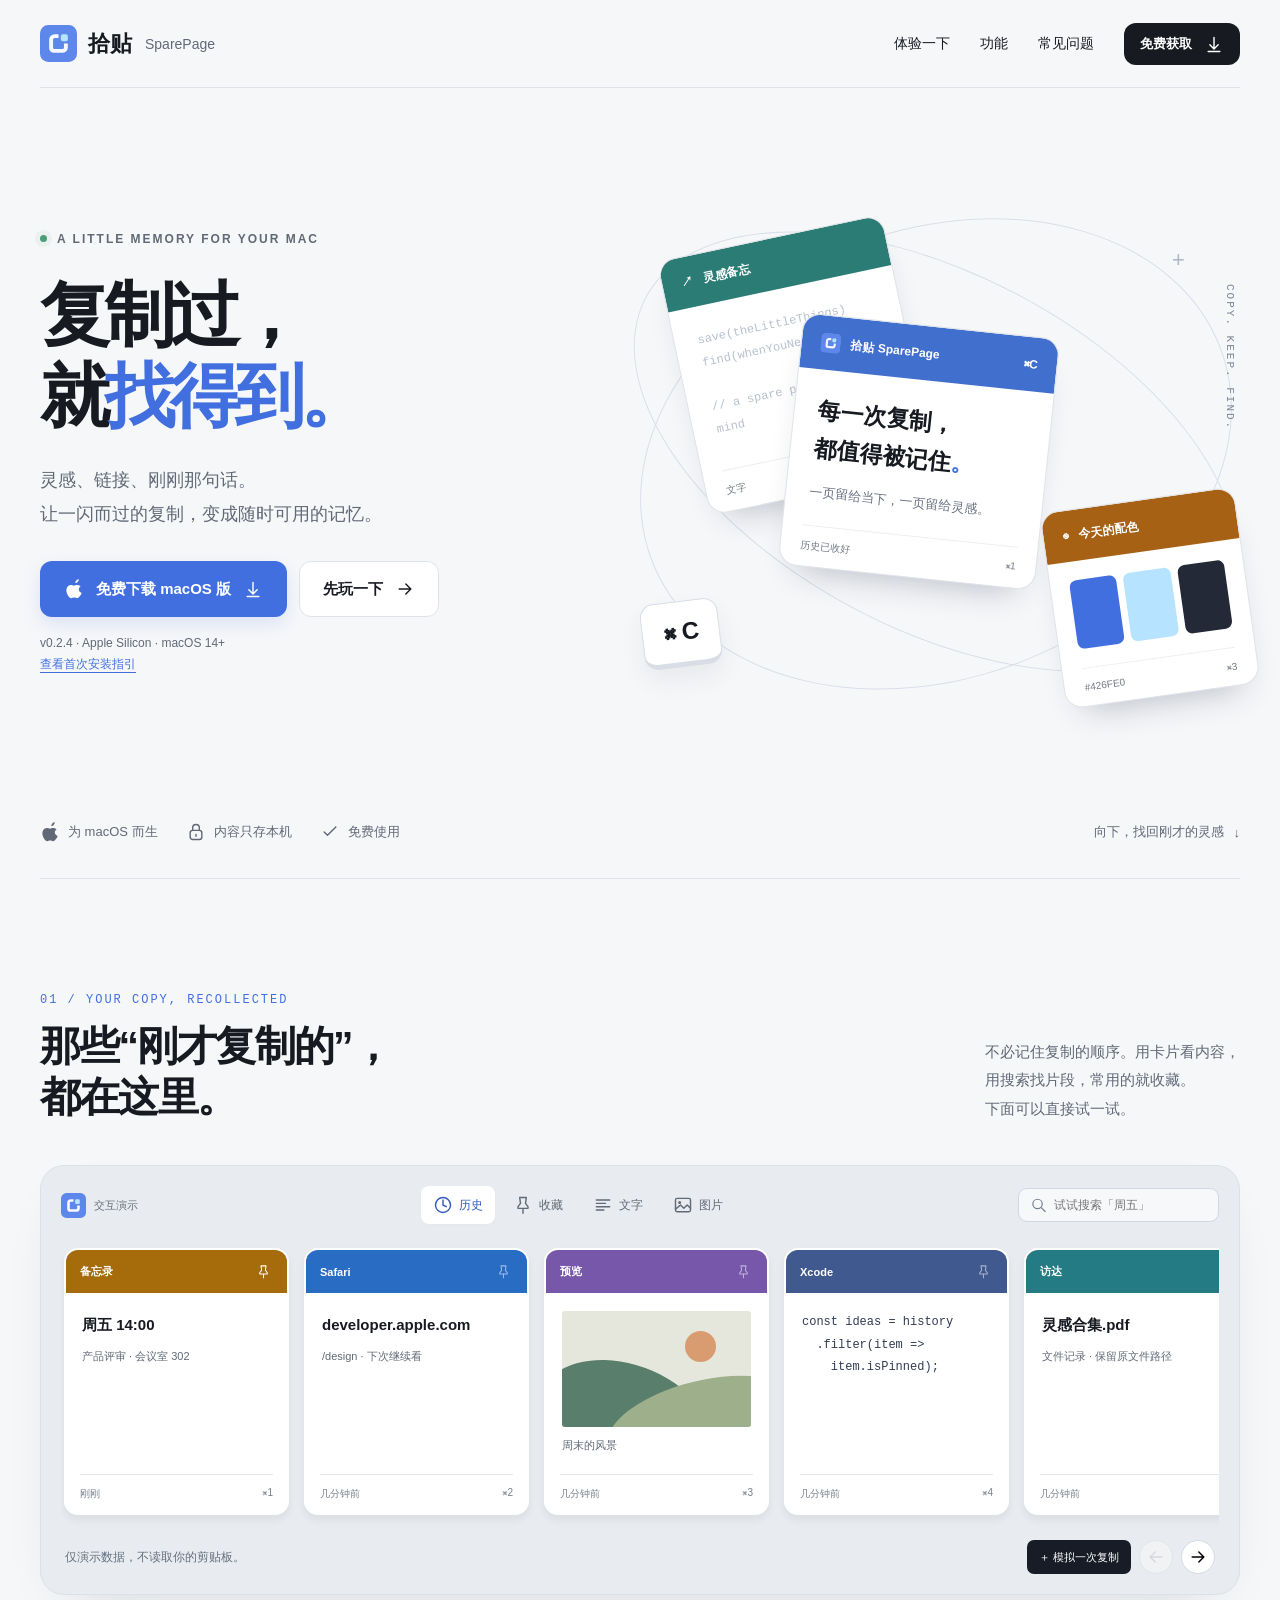
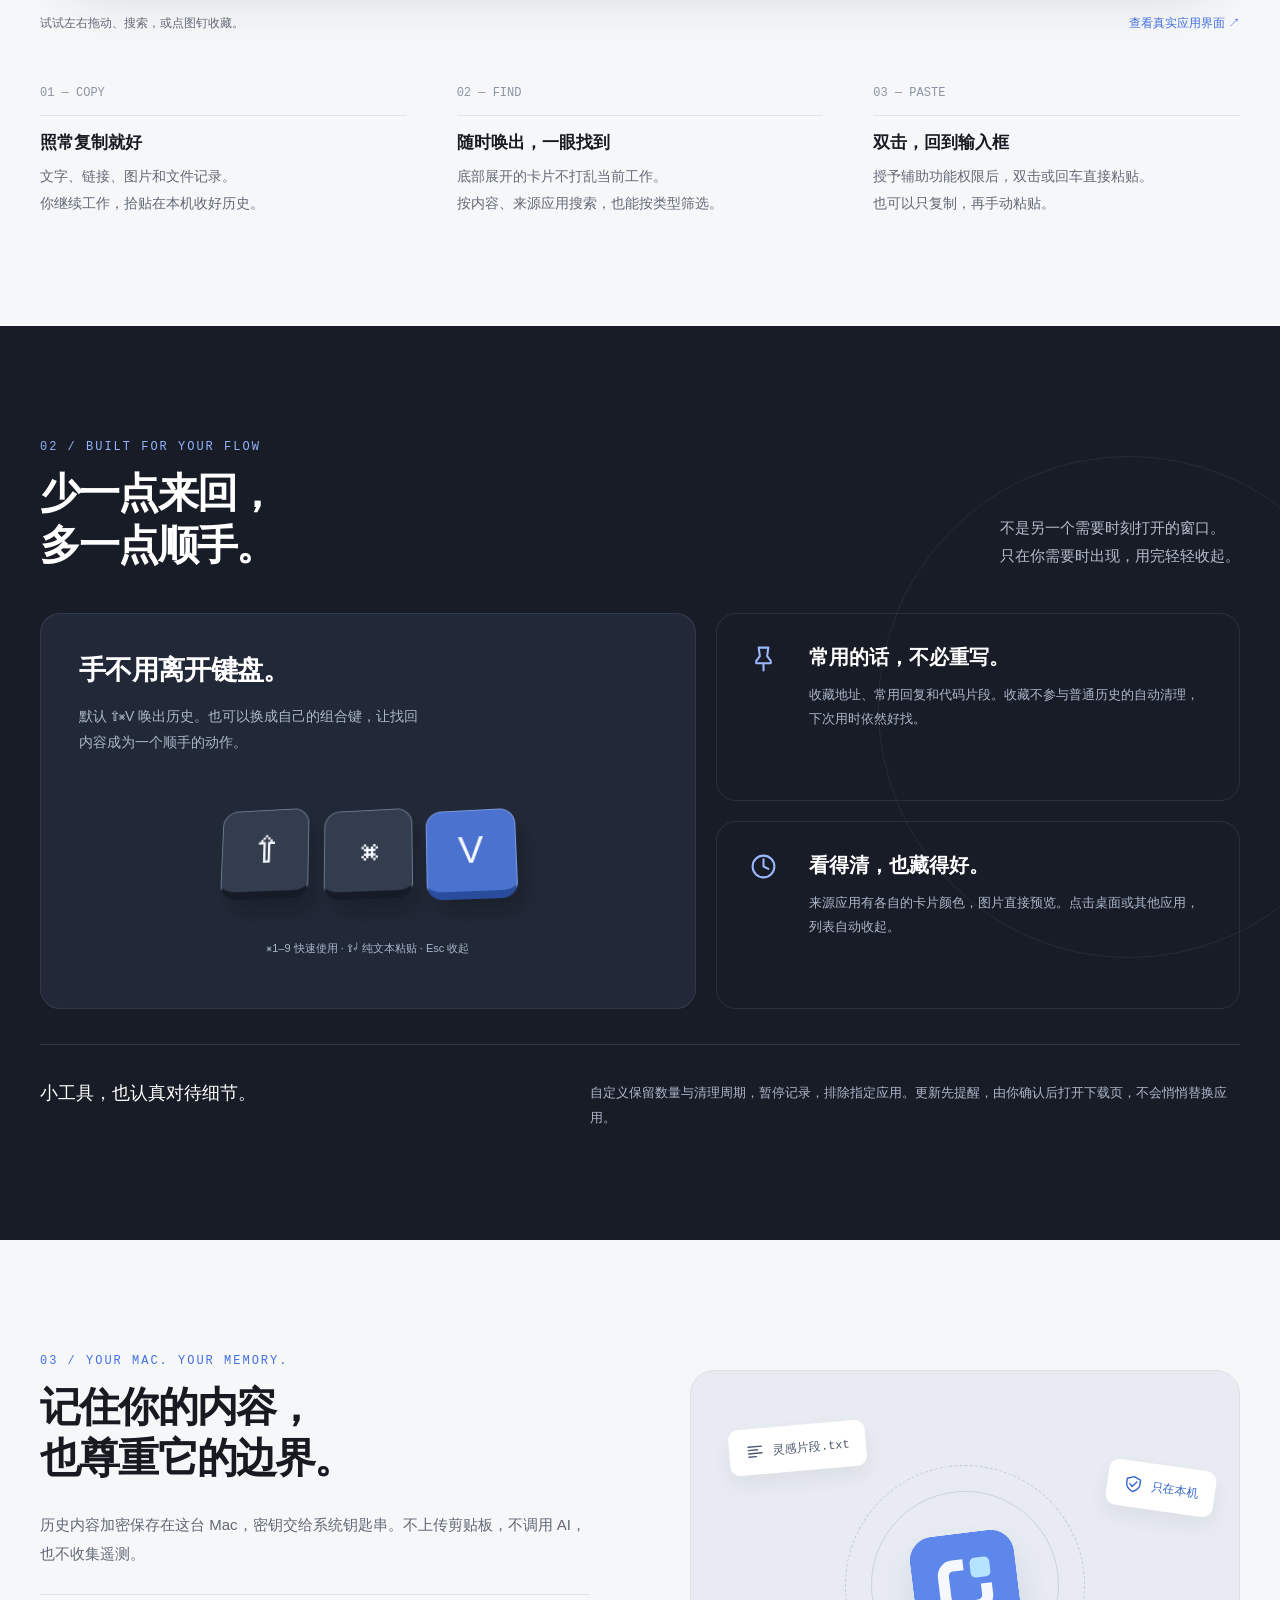
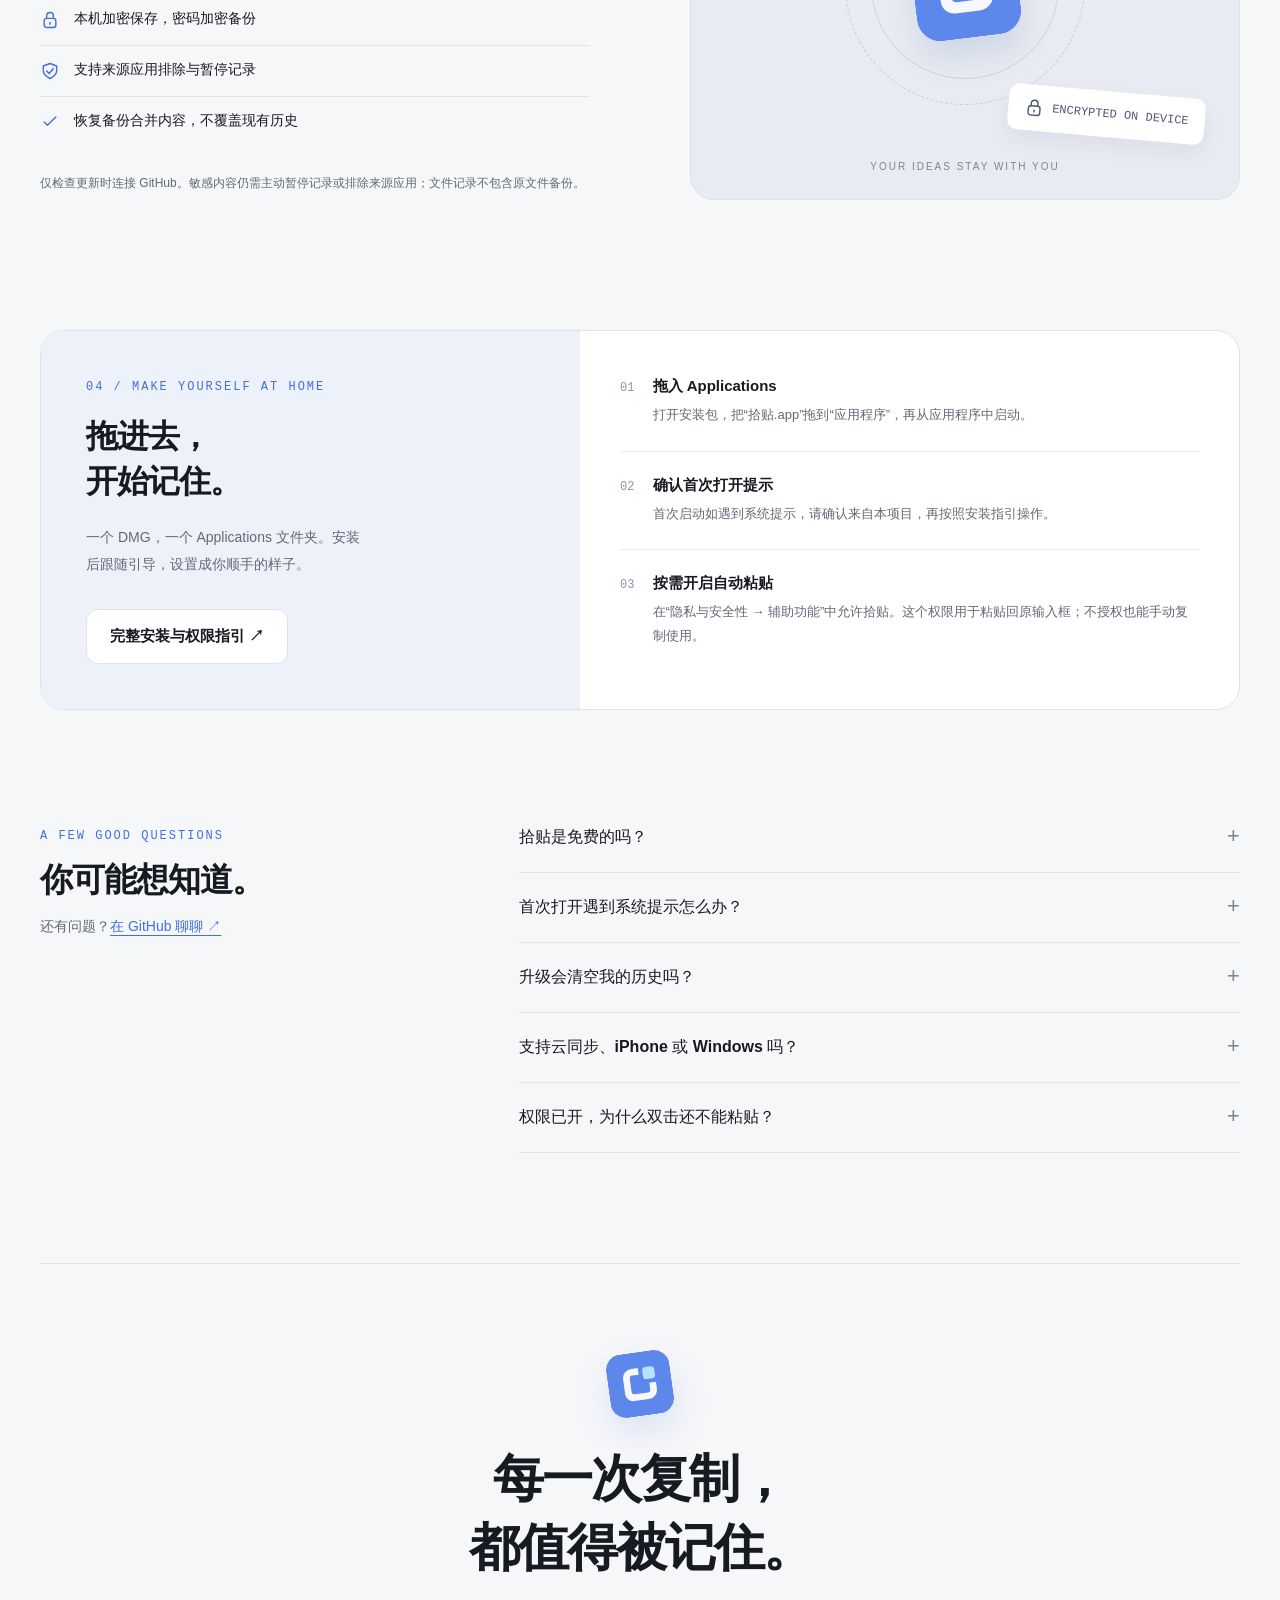
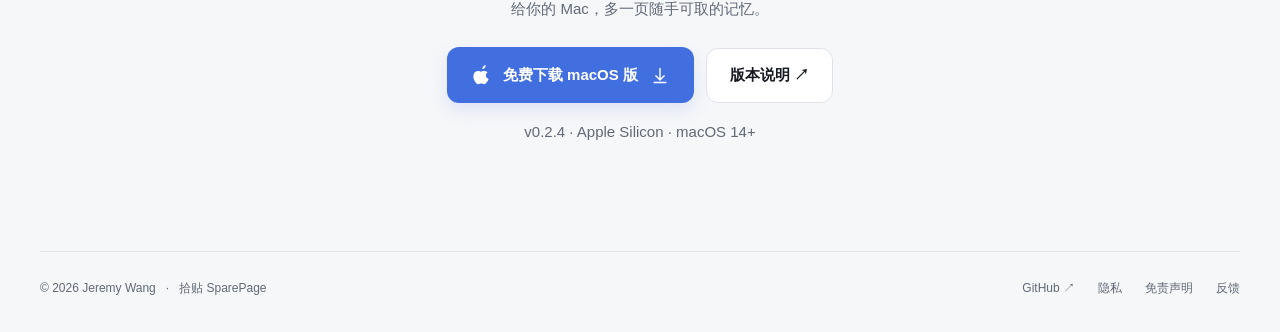
==== commit 1b836e58: "Simplify website download and installation copy" ====
--- a/index.html
+++ b/index.html
@@ -16,16 +16,16 @@
 <a class="skip" href="#main">跳到主要内容</a>
 <header class="wrap"><nav aria-label="主导航"><a class="brand" href="#" aria-label="拾贴 SparePage 首页"><img src="./logo.svg" alt="" width="37" height="37">拾贴<span>SparePage</span></a><div class="nav-links"><a href="#experience">体验一下</a><a href="#features">功能</a><a href="#faq">常见问题</a><a class="button small dark" href="#download">免费获取 <svg class="icon"><use href="#down"/></svg></a></div></nav></header>
 <main id="main">
-<section class="wrap hero"><div><div class="eyebrow"><span class="dot"></span> A LITTLE MEMORY FOR YOUR MAC</div><h1>复制过，<br>就<em>找得到。</em></h1><p class="intro">灵感、链接、刚刚那句话。<br>让一闪而过的复制，变成随时可用的记忆。</p><div class="actions"><a class="button blue download-link" href="https://github.com/wlei24/sparepage-releases/releases/download/v0.2.4/SparePage-0.2.4-macOS-arm64.dmg"><svg class="icon"><use href="#apple"/></svg>免费下载 macOS 版<svg class="icon"><use href="#down"/></svg></a><a class="button ghost" href="#experience">先玩一下<svg class="icon"><use href="#arrow"/></svg></a></div><p class="micro">v0.2.4 体验版 · Apple Silicon · macOS 14+<br>未经过 Apple 公证，<a class="inline-link" href="#install">查看首次安装指引</a></p></div><div class="hero-art" aria-hidden="true"><div class="orbit"></div><div class="orbit two"></div><span class="cross a">+</span><span class="cross b">+</span><div class="floating-card card-back"><div class="cap">↗ &nbsp; 灵感备忘</div><div class="body">save(theLittleThings)<br>find(whenYouNeedThem)<br><br>// a spare page for your mind</div><div class="foot"><span>文字</span><span>刚刚</span></div></div><div class="floating-card card-front"><div class="cap"><img src="./logo.svg" alt="" width="20" height="20">拾贴 SparePage <span style="margin-left:auto">⌘C</span></div><div class="body"><strong>每一次复制，<br>都值得被记住<span class="blue-dot">。</span></strong><p>一页留给当下，一页留给灵感。</p></div><div class="foot"><span>历史已收好</span><span>⌘1</span></div></div><div class="floating-card card-color"><div class="cap">◉ &nbsp; 今天的配色</div><div class="swatches"><i></i><i></i><i></i></div><div class="foot"><span>#426FE0</span><span>⌘3</span></div></div><div class="keycap">⌘ <span>C</span></div><span class="orbit-note">COPY. KEEP. FIND.</span></div></section>
+<section class="wrap hero"><div><div class="eyebrow"><span class="dot"></span> A LITTLE MEMORY FOR YOUR MAC</div><h1>复制过，<br>就<em>找得到。</em></h1><p class="intro">灵感、链接、刚刚那句话。<br>让一闪而过的复制，变成随时可用的记忆。</p><div class="actions"><a class="button blue download-link" href="https://github.com/wlei24/sparepage-releases/releases/download/v0.2.4/SparePage-0.2.4-macOS-arm64.dmg"><svg class="icon"><use href="#apple"/></svg>免费下载 macOS 版<svg class="icon"><use href="#down"/></svg></a><a class="button ghost" href="#experience">先玩一下<svg class="icon"><use href="#arrow"/></svg></a></div><p class="micro">v0.2.4 · Apple Silicon · macOS 14+<br><a class="inline-link" href="#install">查看首次安装指引</a></p></div><div class="hero-art" aria-hidden="true"><div class="orbit"></div><div class="orbit two"></div><span class="cross a">+</span><span class="cross b">+</span><div class="floating-card card-back"><div class="cap">↗ &nbsp; 灵感备忘</div><div class="body">save(theLittleThings)<br>find(whenYouNeedThem)<br><br>// a spare page for your mind</div><div class="foot"><span>文字</span><span>刚刚</span></div></div><div class="floating-card card-front"><div class="cap"><img src="./logo.svg" alt="" width="20" height="20">拾贴 SparePage <span style="margin-left:auto">⌘C</span></div><div class="body"><strong>每一次复制，<br>都值得被记住<span class="blue-dot">。</span></strong><p>一页留给当下，一页留给灵感。</p></div><div class="foot"><span>历史已收好</span><span>⌘1</span></div></div><div class="floating-card card-color"><div class="cap">◉ &nbsp; 今天的配色</div><div class="swatches"><i></i><i></i><i></i></div><div class="foot"><span>#426FE0</span><span>⌘3</span></div></div><div class="keycap">⌘ <span>C</span></div><span class="orbit-note">COPY. KEEP. FIND.</span></div></section>
 <div class="wrap hero-bottom"><div class="mini-row"><span><svg class="icon"><use href="#apple"/></svg>为 macOS 而生</span><span><svg class="icon"><use href="#lock"/></svg>内容只存本机</span><span><svg class="icon"><use href="#check"/></svg>免费使用</span></div><a class="scroll-link" href="#experience">向下，找回刚才的灵感 <span>↓</span></a></div>
 <section class="wrap section" id="experience"><div class="section-head reveal"><div><span class="num">01 / YOUR COPY, RECOLLECTED</span><h2>那些“刚才复制的”，<br>都在这里。</h2></div><p>不必记住复制的顺序。用卡片看内容，<br>用搜索找片段，常用的就收藏。<br>下面可以直接试一试。</p></div>
 <div class="playground reveal"><div class="demo-toolbar"><div class="demo-label"><img src="./logo.svg" alt="拾贴"><span>交互演示</span></div><div class="filter-group" role="group" aria-label="筛选演示记录"><button class="filter active" data-filter="all" aria-pressed="true"><svg class="icon"><use href="#clock"/></svg>历史</button><button class="filter" data-filter="pinned" aria-pressed="false"><svg class="icon"><use href="#pin"/></svg>收藏</button><button class="filter" data-filter="text" aria-pressed="false"><svg class="icon"><use href="#text"/></svg>文字</button><button class="filter" data-filter="image" aria-pressed="false"><svg class="icon"><use href="#image"/></svg>图片</button></div><label class="search"><svg class="icon"><use href="#search"/></svg><input id="demo-search" type="search" placeholder="试试搜索「周五」" aria-label="搜索演示内容" autocomplete="off"></label></div><div class="demo-track" id="demo-track" tabindex="0" aria-label="演示历史卡片，可左右滚动"></div><div class="demo-footer"><span id="demo-status" aria-live="polite">仅演示数据，不读取你的剪贴板。</span><div class="demo-next"><button class="try-copy" id="demo-copy">＋ 模拟一次复制</button><button class="round" id="demo-prev" aria-label="向左浏览卡片"><svg class="icon" style="transform:rotate(180deg)"><use href="#arrow"/></svg></button><button class="round" id="demo-next" aria-label="向右浏览卡片"><svg class="icon"><use href="#arrow"/></svg></button></div></div></div>
 <div class="preview-links"><span>试试左右拖动、搜索，或点图钉收藏。</span><button class="view-image" id="show-screenshot">查看真实应用界面 ↗</button></div><div class="workflow"><div class="reveal"><div class="step-no">01 — COPY</div><h3>照常复制就好</h3><p>文字、链接、图片和文件记录。<br>你继续工作，拾贴在本机收好历史。</p></div><div class="reveal"><div class="step-no">02 — FIND</div><h3>随时唤出，一眼找到</h3><p>底部展开的卡片不打乱当前工作。<br>按内容、来源应用搜索，也能按类型筛选。</p></div><div class="reveal"><div class="step-no">03 — PASTE</div><h3>双击，回到输入框</h3><p>授予辅助功能权限后，双击或回车直接粘贴。<br>也可以只复制，再手动粘贴。</p></div></div></section>
 <section class="night section" id="features"><div class="wrap"><div class="section-head reveal"><div><span class="num">02 / BUILT FOR YOUR FLOW</span><h2>少一点来回，<br>多一点顺手。</h2></div><p>不是另一个需要时刻打开的窗口。<br>只在你需要时出现，用完轻轻收起。</p></div><div class="feature-grid"><div class="feature-big reveal"><h3>手不用离开键盘。</h3><p>默认 ⇧⌘V 唤出历史。也可以换成自己的组合键，让找回内容成为一个顺手的动作。</p><div class="shortcut-art" aria-label="Shift Command V"><kbd>⇧</kbd><kbd>⌘</kbd><kbd>V</kbd></div><p class="feature-caption">⌘1–9 快速使用 · ⇧↵ 纯文本粘贴 · Esc 收起</p></div><div class="feature-small reveal"><svg class="icon"><use href="#pin"/></svg><div><h3>常用的话，不必重写。</h3><p>收藏地址、常用回复和代码片段。收藏不参与普通历史的自动清理，下次用时依然好找。</p></div></div><div class="feature-small reveal"><svg class="icon"><use href="#clock"/></svg><div><h3>看得清，也藏得好。</h3><p>来源应用有各自的卡片颜色，图片直接预览。点击桌面或其他应用，列表自动收起。</p></div></div></div><div class="privacy-row reveal"><strong>小工具，也认真对待细节。</strong><p>自定义保留数量与清理周期，暂停记录，排除指定应用。更新先提醒，由你确认后打开下载页，不会悄悄替换应用。</p></div></div></section>
 <section class="wrap section story" id="privacy"><div class="reveal"><span class="num">03 / YOUR MAC. YOUR MEMORY.</span><h2>记住你的内容，<br>也尊重它的边界。</h2><p>历史内容加密保存在这台 Mac，密钥交给系统钥匙串。不上传剪贴板，不调用 AI，也不收集遥测。</p><ul><li><svg class="icon"><use href="#lock"/></svg><span>本机加密保存，密码加密备份</span></li><li><svg class="icon"><use href="#shield"/></svg><span>支持来源应用排除与暂停记录</span></li><li><svg class="icon"><use href="#check"/></svg><span>恢复备份合并内容，不覆盖现有历史</span></li></ul><p style="font-size:12px">仅检查更新时连接 GitHub。敏感内容仍需主动暂停记录或排除来源应用；文件记录不包含原文件备份。</p></div><div class="story-art reveal" aria-hidden="true"><div class="safe-ring"><img src="./logo.svg" alt=""></div><div class="data-chip one"><svg class="icon"><use href="#text"/></svg>灵感片段.txt</div><div class="data-chip two"><svg class="icon"><use href="#lock"/></svg>ENCRYPTED ON DEVICE</div><div class="data-chip three"><svg class="icon"><use href="#shield"/></svg>只在本机</div><span class="safe-note">YOUR IDEAS STAY WITH YOU</span></div></section>
-<section class="wrap section installation" id="install"><div class="install-panel reveal"><div class="install-title"><span class="num">04 / MAKE YOURSELF AT HOME</span><h2>拖进去，<br>开始记住。</h2><p>一个 DMG，一个 Applications 文件夹。安装后跟随引导，设置成你顺手的样子。</p><a class="button ghost" href="https://github.com/wlei24/sparepage-releases#安装与权限指引" target="_blank" rel="noopener">完整安装与权限指引 ↗</a></div><div class="install-steps"><div class="install-step"><span>01</span><div><h3>拖入 Applications</h3><p>打开安装包，把“拾贴.app”拖到“应用程序”，再从应用程序中启动。</p></div></div><div class="install-step"><span>02</span><div><h3>确认首次打开提示</h3><p>体验版未经过 Apple 公证。确认来自本项目后，参照指引允许这个应用打开；无需关闭系统安全保护。</p></div></div><div class="install-step"><span>03</span><div><h3>按需开启自动粘贴</h3><p>在“隐私与安全性 → 辅助功能”中允许拾贴。这个权限用于粘贴回原输入框；不授权也能手动复制使用。</p></div></div></div></div></section>
-<section class="wrap section faq" id="faq"><div class="reveal"><span class="num">A FEW GOOD QUESTIONS</span><h2>你可能想知道。</h2><p style="font-size:14px;color:var(--muted)">还有问题？<a class="inline-link" href="https://github.com/wlei24/sparepage-releases/issues" target="_blank" rel="noopener">在 GitHub 聊聊 ↗</a></p></div><div class="faq-list reveal"><details><summary>拾贴是免费的吗？</summary><p>是的，目前提供免费体验版。你可以直接下载安装，无需注册账号。当前支持 Apple Silicon（M 系列）Mac，最低要求 macOS 14。</p></details><details><summary>为什么首次打开会提示无法验证开发者？</summary><p>当前体验版使用 ad-hoc 签名，尚未经过 Apple Developer ID 签名和公证。请确认下载来源可信，按<a class="inline-link" href="https://github.com/wlei24/sparepage-releases#安装与权限指引">安装指引</a>处理系统提示。无需关闭 Gatekeeper 或 SIP；遇到恶意软件警告请停止打开并反馈。</p></details><details><summary>升级会清空我的历史吗？</summary><p>正常升级仅替换应用，不会清理历史、收藏或设置。内容仍按你设置的保留数量和期限管理。跨电脑或重装系统时，请导出密码加密备份再恢复，不要用清理工具删除数据目录和钥匙串。</p></details><details><summary>支持云同步、iPhone 或 Windows 吗？</summary><p>目前专注于 macOS 本机使用，没有云同步、iPhone 或 Windows 版本。数据迁移可通过密码加密备份完成；文件记录中的原文件需要另行保存和迁移。</p></details><details><summary>权限已开，为什么双击还不能粘贴？</summary><p>先点击目标输入框，再唤出拾贴。确认设置中的“直接粘贴”已开，且拾贴自身显示“辅助功能已授权”。如果更新后授权状态不一致，可按<a class="inline-link" href="https://github.com/wlei24/sparepage-releases#已开启权限但双击还是没反应">排查指引</a>重新添加当前应用。部分受保护的输入框不支持模拟粘贴。</p></details></div></section>
-<section class="download wrap" id="download"><img src="./logo.svg" alt="拾贴 Logo" width="64" height="64"><h2>每一次复制，<br>都值得被记住。</h2><p>给你的 Mac，多一页随手可取的记忆。</p><div class="actions"><a class="button blue download-link" href="https://github.com/wlei24/sparepage-releases/releases/download/v0.2.4/SparePage-0.2.4-macOS-arm64.dmg"><svg class="icon"><use href="#apple"/></svg>免费下载 macOS 版<svg class="icon"><use href="#down"/></svg></a><a class="button ghost" href="https://github.com/wlei24/sparepage-releases/releases/latest" target="_blank" rel="noopener">版本说明 ↗</a></div><p class="micro">v0.2.4 体验版 · Apple Silicon · macOS 14+ · 未经过 Apple 公证</p></section>
+<section class="wrap section installation" id="install"><div class="install-panel reveal"><div class="install-title"><span class="num">04 / MAKE YOURSELF AT HOME</span><h2>拖进去，<br>开始记住。</h2><p>一个 DMG，一个 Applications 文件夹。安装后跟随引导，设置成你顺手的样子。</p><a class="button ghost" href="https://github.com/wlei24/sparepage-releases#安装与权限指引" target="_blank" rel="noopener">完整安装与权限指引 ↗</a></div><div class="install-steps"><div class="install-step"><span>01</span><div><h3>拖入 Applications</h3><p>打开安装包，把“拾贴.app”拖到“应用程序”，再从应用程序中启动。</p></div></div><div class="install-step"><span>02</span><div><h3>确认首次打开提示</h3><p>首次启动如遇到系统提示，请确认来自本项目，再按照安装指引操作。</p></div></div><div class="install-step"><span>03</span><div><h3>按需开启自动粘贴</h3><p>在“隐私与安全性 → 辅助功能”中允许拾贴。这个权限用于粘贴回原输入框；不授权也能手动复制使用。</p></div></div></div></div></section>
+<section class="wrap section faq" id="faq"><div class="reveal"><span class="num">A FEW GOOD QUESTIONS</span><h2>你可能想知道。</h2><p style="font-size:14px;color:var(--muted)">还有问题？<a class="inline-link" href="https://github.com/wlei24/sparepage-releases/issues" target="_blank" rel="noopener">在 GitHub 聊聊 ↗</a></p></div><div class="faq-list reveal"><details><summary>拾贴是免费的吗？</summary><p>是的，拾贴可以免费使用。你可以直接下载安装，无需注册账号。当前支持 Apple Silicon（M 系列）Mac，最低要求 macOS 14。</p></details><details><summary>首次打开遇到系统提示怎么办？</summary><p>请从本官网或项目 GitHub 下载，并按<a class="inline-link" href="https://github.com/wlei24/sparepage-releases#安装与权限指引">安装指引</a>处理系统提示。如仍无法打开，可以在 GitHub 反馈。</p></details><details><summary>升级会清空我的历史吗？</summary><p>正常升级仅替换应用，不会清理历史、收藏或设置。内容仍按你设置的保留数量和期限管理。跨电脑或重装系统时，请导出密码加密备份再恢复，不要用清理工具删除数据目录和钥匙串。</p></details><details><summary>支持云同步、iPhone 或 Windows 吗？</summary><p>目前专注于 macOS 本机使用，没有云同步、iPhone 或 Windows 版本。数据迁移可通过密码加密备份完成；文件记录中的原文件需要另行保存和迁移。</p></details><details><summary>权限已开，为什么双击还不能粘贴？</summary><p>先点击目标输入框，再唤出拾贴。确认设置中的“直接粘贴”已开，且拾贴自身显示“辅助功能已授权”。如果更新后授权状态不一致，可按<a class="inline-link" href="https://github.com/wlei24/sparepage-releases#已开启权限但双击还是没反应">排查指引</a>重新添加当前应用。部分受保护的输入框不支持模拟粘贴。</p></details></div></section>
+<section class="download wrap" id="download"><img src="./logo.svg" alt="拾贴 Logo" width="64" height="64"><h2>每一次复制，<br>都值得被记住。</h2><p>给你的 Mac，多一页随手可取的记忆。</p><div class="actions"><a class="button blue download-link" href="https://github.com/wlei24/sparepage-releases/releases/download/v0.2.4/SparePage-0.2.4-macOS-arm64.dmg"><svg class="icon"><use href="#apple"/></svg>免费下载 macOS 版<svg class="icon"><use href="#down"/></svg></a><a class="button ghost" href="https://github.com/wlei24/sparepage-releases/releases/latest" target="_blank" rel="noopener">版本说明 ↗</a></div><p class="micro">v0.2.4 · Apple Silicon · macOS 14+</p></section>
 </main><footer class="wrap footer"><span>© 2026 Jeremy Wang &nbsp; · &nbsp; 拾贴 SparePage</span><div class="footer-links"><a href="https://github.com/wlei24/sparepage-releases" target="_blank" rel="noopener">GitHub ↗</a><a href="#privacy">隐私</a><a href="https://github.com/wlei24/sparepage-releases#免责声明" target="_blank" rel="noopener">免责声明</a><a href="https://github.com/wlei24/sparepage-releases/issues" target="_blank" rel="noopener">反馈</a></div></footer>
 <dialog id="screenshot-dialog" aria-labelledby="screenshot-title"><header><span id="screenshot-title">拾贴真实界面 · 独立演示数据</span><button id="close-screenshot" aria-label="关闭界面大图">关闭 ✕</button></header><img src="./feature-history.png" alt="拾贴底部历史面板，按来源应用分色显示文字、链接、文件和图片卡片" width="1919" height="339"></dialog>
 <script>
